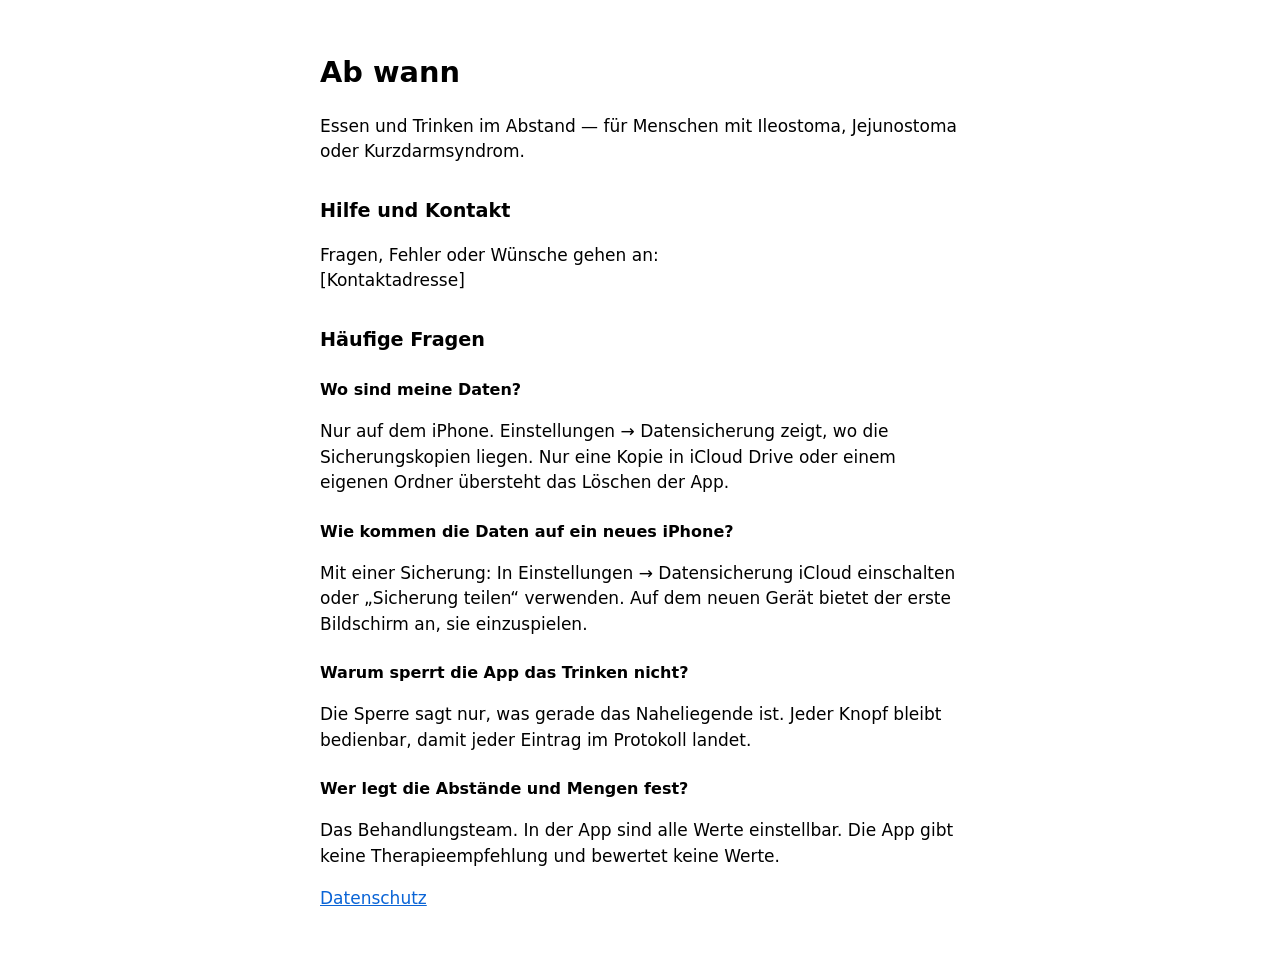
==== index.html @ 5077b269 "Draft the App Store texts and the support and privacy pages Co-Authored-By: Claude Opus 5 <noreply@a" ====
<!doctype html>
<html lang="de">
<head>
<meta charset="utf-8">
<meta name="viewport" content="width=device-width, initial-scale=1">
<title>Ab wann – Hilfe</title>
<link rel="stylesheet" href="style.css">
</head>
<body>
<main>
<h1>Ab wann</h1>
<p>Essen und Trinken im Abstand — für Menschen mit Ileostoma, Jejunostoma oder
Kurzdarmsyndrom.</p>

<h2>Hilfe und Kontakt</h2>
<p>Fragen, Fehler oder Wünsche gehen an:<br>
<!-- TODO: Kontakt-E-Mail vor der Veröffentlichung eintragen -->
[Kontaktadresse]</p>

<h2>Häufige Fragen</h2>

<h3>Wo sind meine Daten?</h3>
<p>Nur auf dem iPhone. Einstellungen → Datensicherung zeigt, wo die
Sicherungskopien liegen. Nur eine Kopie in iCloud Drive oder einem eigenen Ordner
übersteht das Löschen der App.</p>

<h3>Wie kommen die Daten auf ein neues iPhone?</h3>
<p>Mit einer Sicherung: In Einstellungen → Datensicherung iCloud einschalten oder
„Sicherung teilen“ verwenden. Auf dem neuen Gerät bietet der erste Bildschirm an,
sie einzuspielen.</p>

<h3>Warum sperrt die App das Trinken nicht?</h3>
<p>Die Sperre sagt nur, was gerade das Naheliegende ist. Jeder Knopf bleibt
bedienbar, damit jeder Eintrag im Protokoll landet.</p>

<h3>Wer legt die Abstände und Mengen fest?</h3>
<p>Das Behandlungsteam. In der App sind alle Werte einstellbar. Die App gibt keine
Therapieempfehlung und bewertet keine Werte.</p>

<p><a href="datenschutz.html">Datenschutz</a></p>
</main>
</body>
</html>
---- style.css ----
:root { color-scheme: light dark; }
body {
  margin: 0;
  padding-inline: 16px;
  font: 17px/1.5 -apple-system, system-ui, sans-serif;
  background: Canvas;
  color: CanvasText;
}
main { max-width: 40rem; margin: 0 auto; padding-block: 2rem; }
h1 { font-size: 1.8rem; }
h2 { font-size: 1.2rem; margin-top: 2rem; }
h3 { font-size: 1rem; margin-top: 1.5rem; }
a { color: #0a64d6; }
@media (prefers-color-scheme: dark) { a { color: #5aa2ff; } }
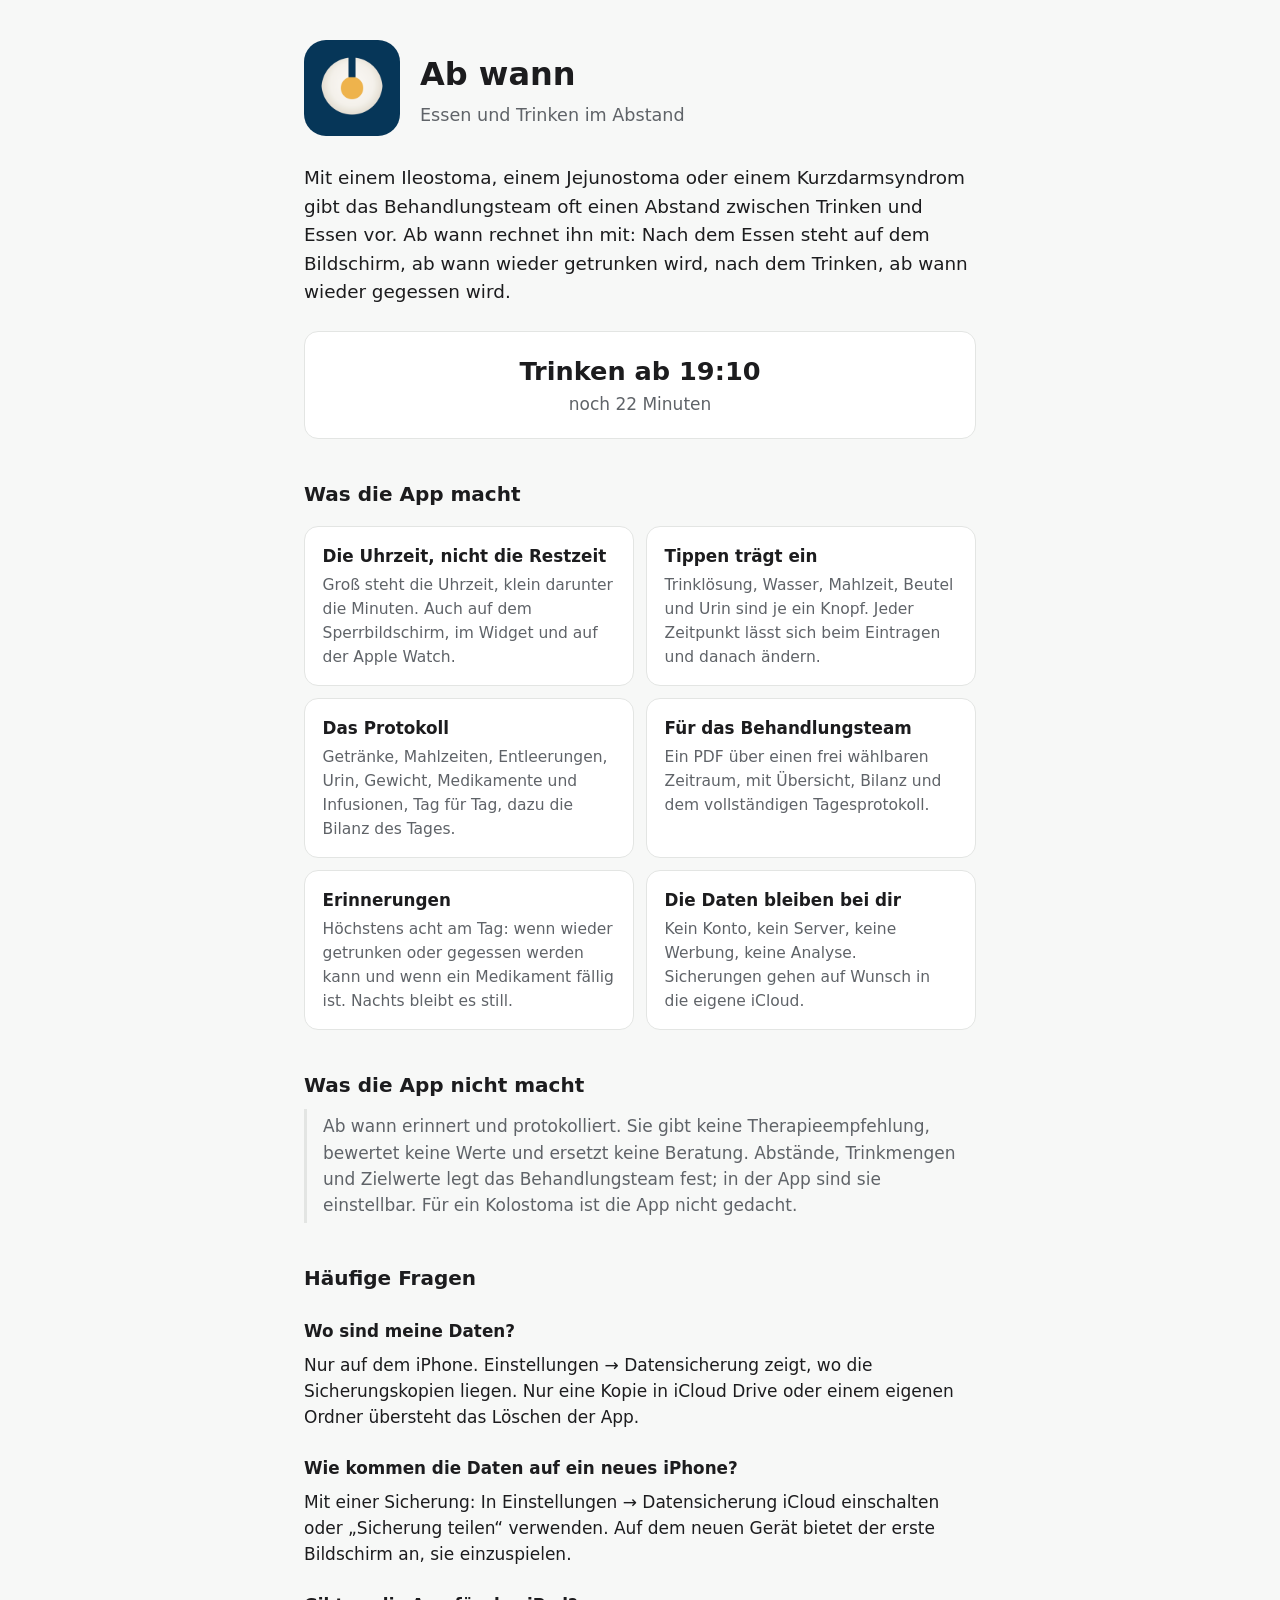
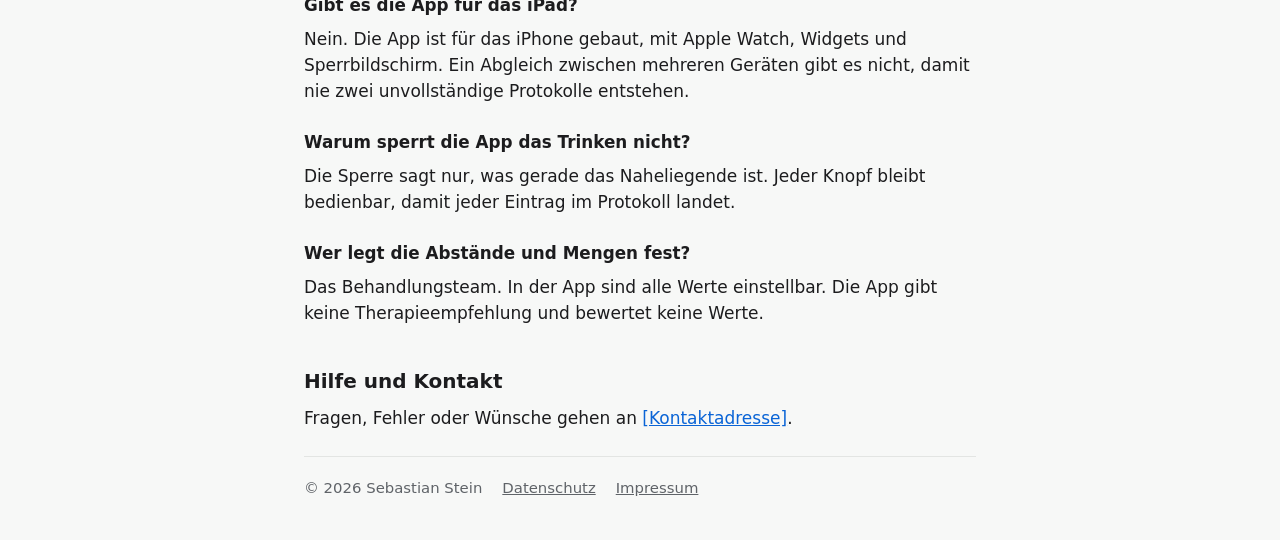
==== commit 336033a8: "Build out the support site with an imprint The page that goes behind the App Store's support and pri" ====
--- a/index.html
+++ b/index.html
@@ -3,19 +3,71 @@
 <head>
 <meta charset="utf-8">
 <meta name="viewport" content="width=device-width, initial-scale=1">
-<title>Ab wann – Hilfe</title>
+<title>Ab wann – Essen und Trinken im Abstand</title>
+<meta name="description" content="Die Uhrzeit, ab der wieder getrunken oder gegessen wird – für Menschen mit Ileostoma, Jejunostoma oder Kurzdarmsyndrom.">
+<link rel="icon" href="favicon.png">
+<link rel="apple-touch-icon" href="apple-touch-icon.png">
 <link rel="stylesheet" href="style.css">
 </head>
 <body>
 <main>
-<h1>Ab wann</h1>
-<p>Essen und Trinken im Abstand — für Menschen mit Ileostoma, Jejunostoma oder
-Kurzdarmsyndrom.</p>
+<div class="hero">
+  <img src="icon.png" alt="">
+  <div>
+    <h1>Ab wann</h1>
+    <p>Essen und Trinken im Abstand</p>
+  </div>
+</div>
 
-<h2>Hilfe und Kontakt</h2>
-<p>Fragen, Fehler oder Wünsche gehen an:<br>
-<!-- TODO: Kontakt-E-Mail vor der Veröffentlichung eintragen -->
-[Kontaktadresse]</p>
+<p class="lead">Mit einem Ileostoma, einem Jejunostoma oder einem Kurzdarmsyndrom gibt das
+Behandlungsteam oft einen Abstand zwischen Trinken und Essen vor. Ab wann rechnet
+ihn mit: Nach dem Essen steht auf dem Bildschirm, ab wann wieder getrunken wird,
+nach dem Trinken, ab wann wieder gegessen wird.</p>
+
+<div class="example" aria-hidden="true">
+  <strong>Trinken ab 19:10</strong>
+  <span>noch 22 Minuten</span>
+</div>
+
+<h2>Was die App macht</h2>
+<div class="cards">
+  <div class="card">
+    <h3>Die Uhrzeit, nicht die Restzeit</h3>
+    <p>Groß steht die Uhrzeit, klein darunter die Minuten. Auch auf dem
+    Sperrbildschirm, im Widget und auf der Apple Watch.</p>
+  </div>
+  <div class="card">
+    <h3>Tippen trägt ein</h3>
+    <p>Trinklösung, Wasser, Mahlzeit, Beutel und Urin sind je ein Knopf. Jeder
+    Zeitpunkt lässt sich beim Eintragen und danach ändern.</p>
+  </div>
+  <div class="card">
+    <h3>Das Protokoll</h3>
+    <p>Getränke, Mahlzeiten, Entleerungen, Urin, Gewicht, Medikamente und
+    Infusionen, Tag für Tag, dazu die Bilanz des Tages.</p>
+  </div>
+  <div class="card">
+    <h3>Für das Behandlungsteam</h3>
+    <p>Ein PDF über einen frei wählbaren Zeitraum, mit Übersicht, Bilanz und dem
+    vollständigen Tagesprotokoll.</p>
+  </div>
+  <div class="card">
+    <h3>Erinnerungen</h3>
+    <p>Höchstens acht am Tag: wenn wieder getrunken oder gegessen werden kann und
+    wenn ein Medikament fällig ist. Nachts bleibt es still.</p>
+  </div>
+  <div class="card">
+    <h3>Die Daten bleiben bei dir</h3>
+    <p>Kein Konto, kein Server, keine Werbung, keine Analyse. Sicherungen gehen auf
+    Wunsch in die eigene iCloud.</p>
+  </div>
+</div>
+
+<h2>Was die App nicht macht</h2>
+<p class="notice">Ab wann erinnert und protokolliert. Sie gibt keine Therapieempfehlung,
+bewertet keine Werte und ersetzt keine Beratung. Abstände, Trinkmengen und
+Zielwerte legt das Behandlungsteam fest; in der App sind sie einstellbar. Für ein
+Kolostoma ist die App nicht gedacht.</p>
 
 <h2>Häufige Fragen</h2>
 
@@ -29,6 +81,11 @@
 „Sicherung teilen“ verwenden. Auf dem neuen Gerät bietet der erste Bildschirm an,
 sie einzuspielen.</p>
 
+<h3>Gibt es die App für das iPad?</h3>
+<p>Nein. Die App ist für das iPhone gebaut, mit Apple Watch, Widgets und
+Sperrbildschirm. Ein Abgleich zwischen mehreren Geräten gibt es nicht, damit nie
+zwei unvollständige Protokolle entstehen.</p>
+
 <h3>Warum sperrt die App das Trinken nicht?</h3>
 <p>Die Sperre sagt nur, was gerade das Naheliegende ist. Jeder Knopf bleibt
 bedienbar, damit jeder Eintrag im Protokoll landet.</p>
@@ -37,7 +94,15 @@
 <p>Das Behandlungsteam. In der App sind alle Werte einstellbar. Die App gibt keine
 Therapieempfehlung und bewertet keine Werte.</p>
 
-<p><a href="datenschutz.html">Datenschutz</a></p>
+<h2>Hilfe und Kontakt</h2>
+<p>Fragen, Fehler oder Wünsche gehen an
+<!-- TODO: Kontakt-E-Mail vor der Veröffentlichung eintragen -->
+<a href="mailto:[Kontaktadresse]">[Kontaktadresse]</a>.</p>
 </main>
+<footer>
+  <span>© 2026 Sebastian Stein</span>
+  <a href="datenschutz.html">Datenschutz</a>
+  <a href="impressum.html">Impressum</a>
+</footer>
 </body>
 </html>
--- a/style.css
+++ b/style.css
@@ -1,14 +1,84 @@
-:root { color-scheme: light dark; }
+:root {
+  color-scheme: light dark;
+  --bg: #f7f8f7;
+  --surface: #ffffff;
+  --text: #1c1c1e;
+  --muted: #5f6368;
+  --line: #e3e5e3;
+  --accent: #0a64d6;
+  --ors: #00a3a8;
+}
+@media (prefers-color-scheme: dark) {
+  :root {
+    --bg: #111213;
+    --surface: #1c1d1f;
+    --text: #f2f2f2;
+    --muted: #a5a8ac;
+    --line: #2c2e31;
+    --accent: #5aa2ff;
+    --ors: #3cc7cb;
+  }
+}
+
+* { box-sizing: border-box; }
+html { -webkit-text-size-adjust: 100%; }
 body {
   margin: 0;
   padding-inline: 16px;
-  font: 17px/1.5 -apple-system, system-ui, sans-serif;
-  background: Canvas;
-  color: CanvasText;
+  font: 17px/1.55 -apple-system, BlinkMacSystemFont, system-ui, sans-serif;
+  background: var(--bg);
+  color: var(--text);
 }
-main { max-width: 40rem; margin: 0 auto; padding-block: 2rem; }
-h1 { font-size: 1.8rem; }
-h2 { font-size: 1.2rem; margin-top: 2rem; }
-h3 { font-size: 1rem; margin-top: 1.5rem; }
-a { color: #0a64d6; }
-@media (prefers-color-scheme: dark) { a { color: #5aa2ff; } }
+main, footer { max-width: 42rem; margin: 0 auto; }
+main { padding-block: 2.5rem 1rem; }
+
+h1 { font-size: 2rem; line-height: 1.2; margin: 0.5rem 0; }
+h2 { font-size: 1.25rem; margin: 2.5rem 0 0.5rem; }
+h3 { font-size: 1.05rem; margin: 1.5rem 0 0.25rem; }
+p { margin: 0.5rem 0; }
+a { color: var(--accent); }
+.muted { color: var(--muted); }
+
+.hero { display: flex; gap: 1.25rem; align-items: center; }
+.hero img { width: 96px; height: 96px; border-radius: 22px; flex: none; }
+.hero p { font-size: 1.1rem; color: var(--muted); margin: 0; }
+.lead { font-size: 1.15rem; margin-top: 1.75rem; }
+
+.cards { display: grid; gap: 12px; margin-top: 1rem; }
+@media (min-width: 560px) { .cards { grid-template-columns: 1fr 1fr; } }
+.card {
+  background: var(--surface);
+  border: 1px solid var(--line);
+  border-radius: 14px;
+  padding: 1rem 1.1rem;
+}
+.card h3 { margin-top: 0; }
+.card p { margin: 0; color: var(--muted); font-size: 0.97rem; }
+
+.example {
+  background: var(--surface);
+  border: 1px solid var(--line);
+  border-radius: 14px;
+  padding: 1.25rem;
+  text-align: center;
+  margin-top: 1.5rem;
+}
+.example strong { display: block; font-size: 1.6rem; }
+.example span { color: var(--muted); }
+
+.notice {
+  border-left: 3px solid var(--line);
+  padding: 0.25rem 0 0.25rem 1rem;
+  color: var(--muted);
+}
+
+footer {
+  border-top: 1px solid var(--line);
+  padding-block: 1.25rem 2.5rem;
+  font-size: 0.93rem;
+  color: var(--muted);
+  display: flex;
+  flex-wrap: wrap;
+  gap: 0.5rem 1.25rem;
+}
+footer a { color: var(--muted); }
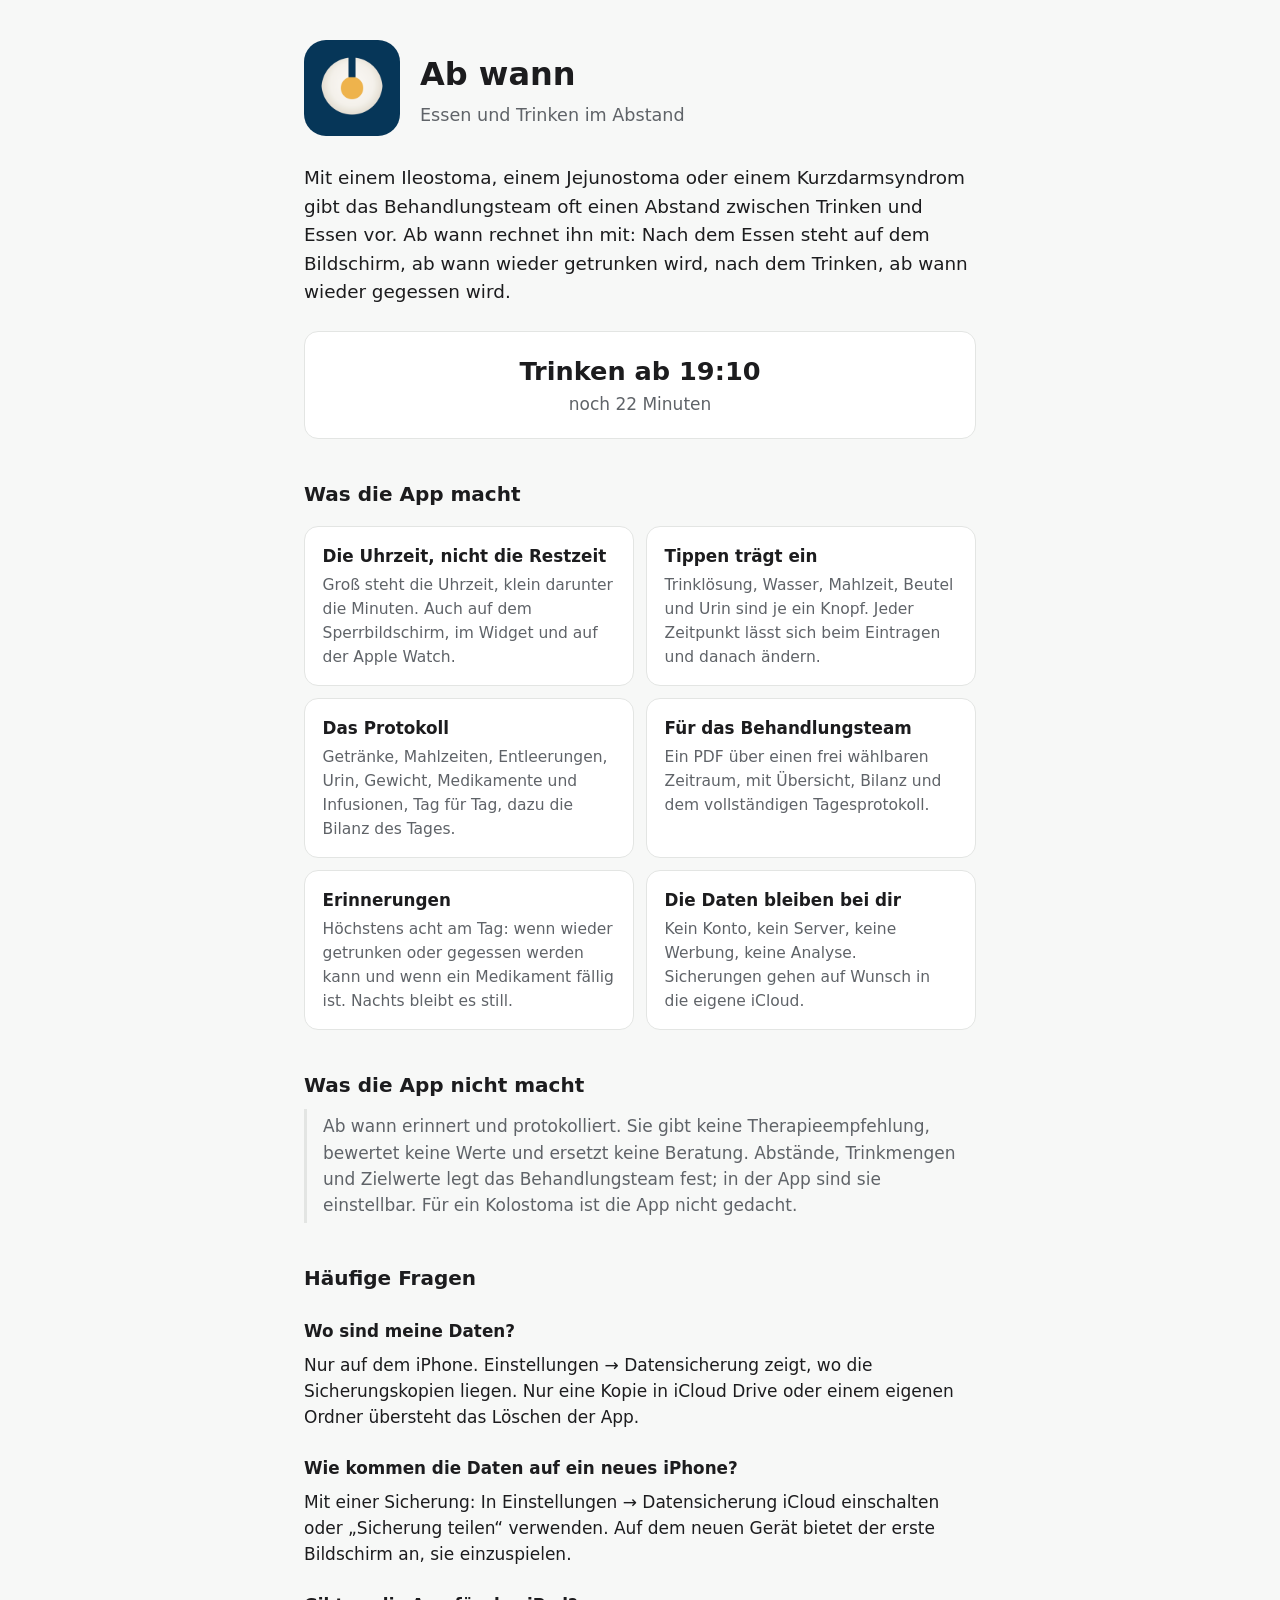
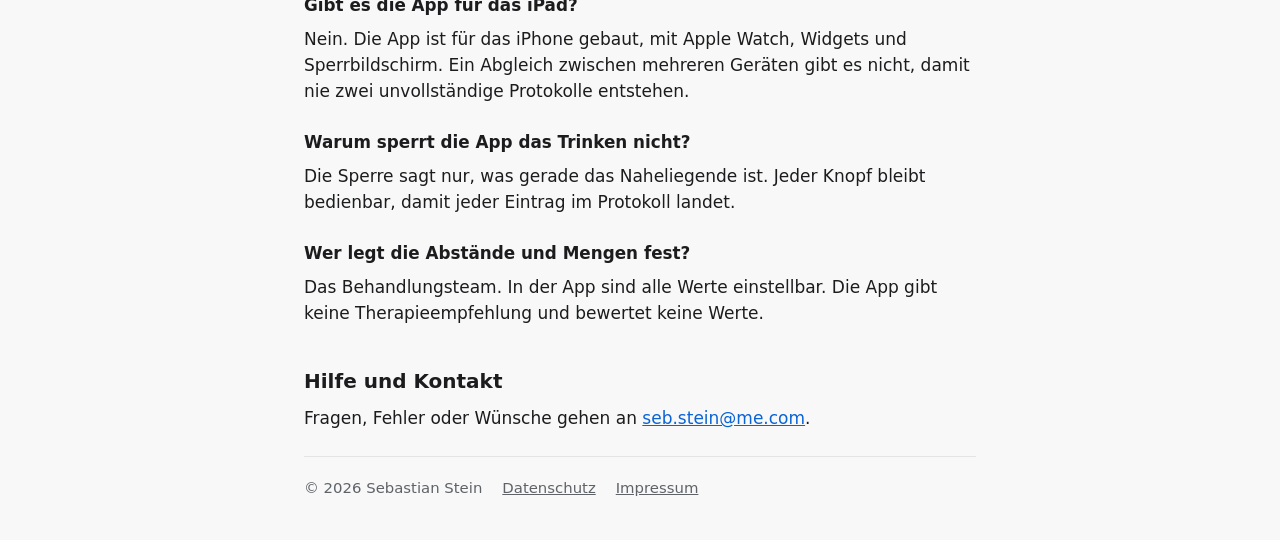
==== commit f0c343a1: "Fill in the contact and the imprint address Taken from the imprint the Notenkiste site already publi" ====
--- a/index.html
+++ b/index.html
@@ -96,8 +96,7 @@
 
 <h2>Hilfe und Kontakt</h2>
 <p>Fragen, Fehler oder Wünsche gehen an
-<!-- TODO: Kontakt-E-Mail vor der Veröffentlichung eintragen -->
-<a href="mailto:[Kontaktadresse]">[Kontaktadresse]</a>.</p>
+<a href="mailto:seb.stein@me.com">seb.stein@me.com</a>.</p>
 </main>
 <footer>
   <span>© 2026 Sebastian Stein</span>
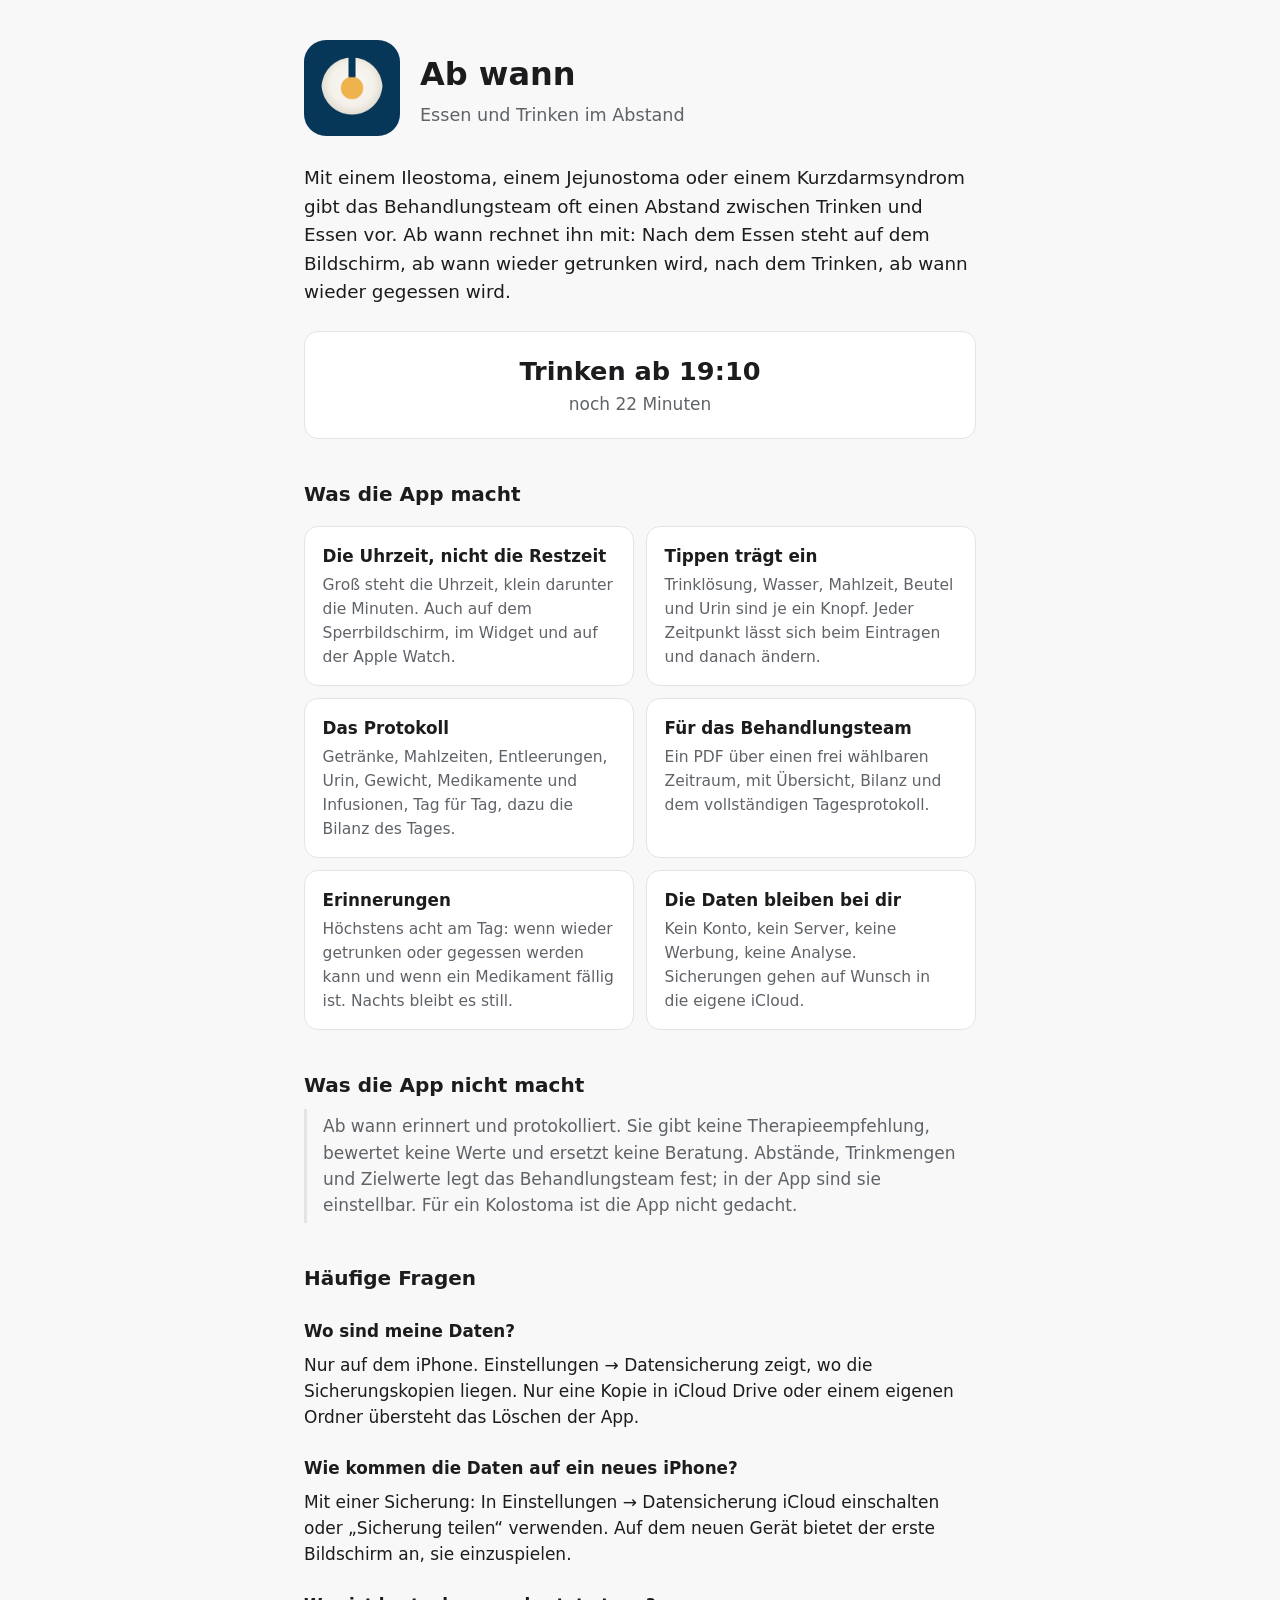
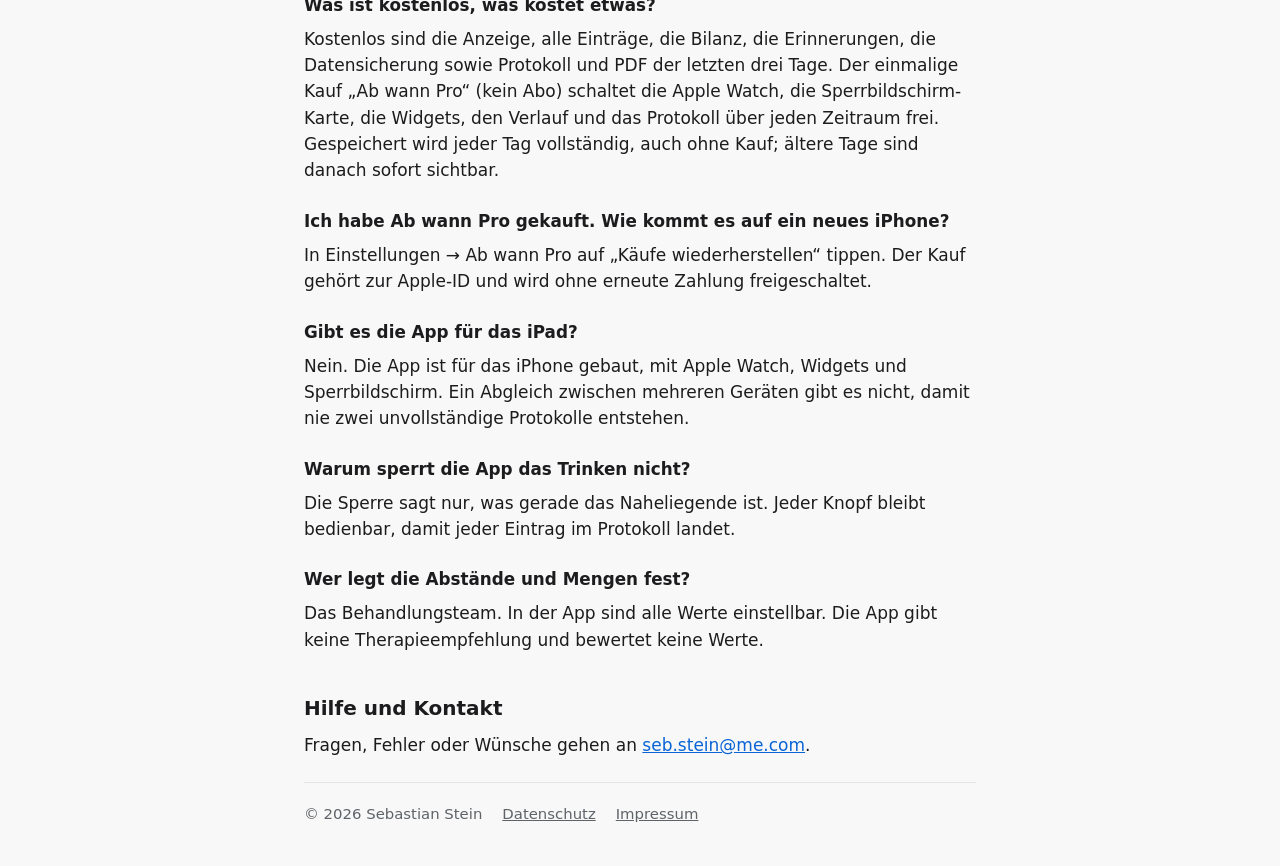
==== commit 8137da70: "Introduce Ab wann Pro, a one-time purchase The app becomes a free download with one non-consumable p" ====
--- a/index.html
+++ b/index.html
@@ -81,6 +81,17 @@
 „Sicherung teilen“ verwenden. Auf dem neuen Gerät bietet der erste Bildschirm an,
 sie einzuspielen.</p>
 
+<h3>Was ist kostenlos, was kostet etwas?</h3>
+<p>Kostenlos sind die Anzeige, alle Einträge, die Bilanz, die Erinnerungen, die
+Datensicherung sowie Protokoll und PDF der letzten drei Tage. Der einmalige Kauf
+„Ab wann Pro“ (kein Abo) schaltet die Apple Watch, die Sperrbildschirm-Karte, die
+Widgets, den Verlauf und das Protokoll über jeden Zeitraum frei. Gespeichert wird
+jeder Tag vollständig, auch ohne Kauf; ältere Tage sind danach sofort sichtbar.</p>
+
+<h3>Ich habe Ab wann Pro gekauft. Wie kommt es auf ein neues iPhone?</h3>
+<p>In Einstellungen → Ab wann Pro auf „Käufe wiederherstellen“ tippen. Der Kauf
+gehört zur Apple-ID und wird ohne erneute Zahlung freigeschaltet.</p>
+
 <h3>Gibt es die App für das iPad?</h3>
 <p>Nein. Die App ist für das iPhone gebaut, mit Apple Watch, Widgets und
 Sperrbildschirm. Ein Abgleich zwischen mehreren Geräten gibt es nicht, damit nie
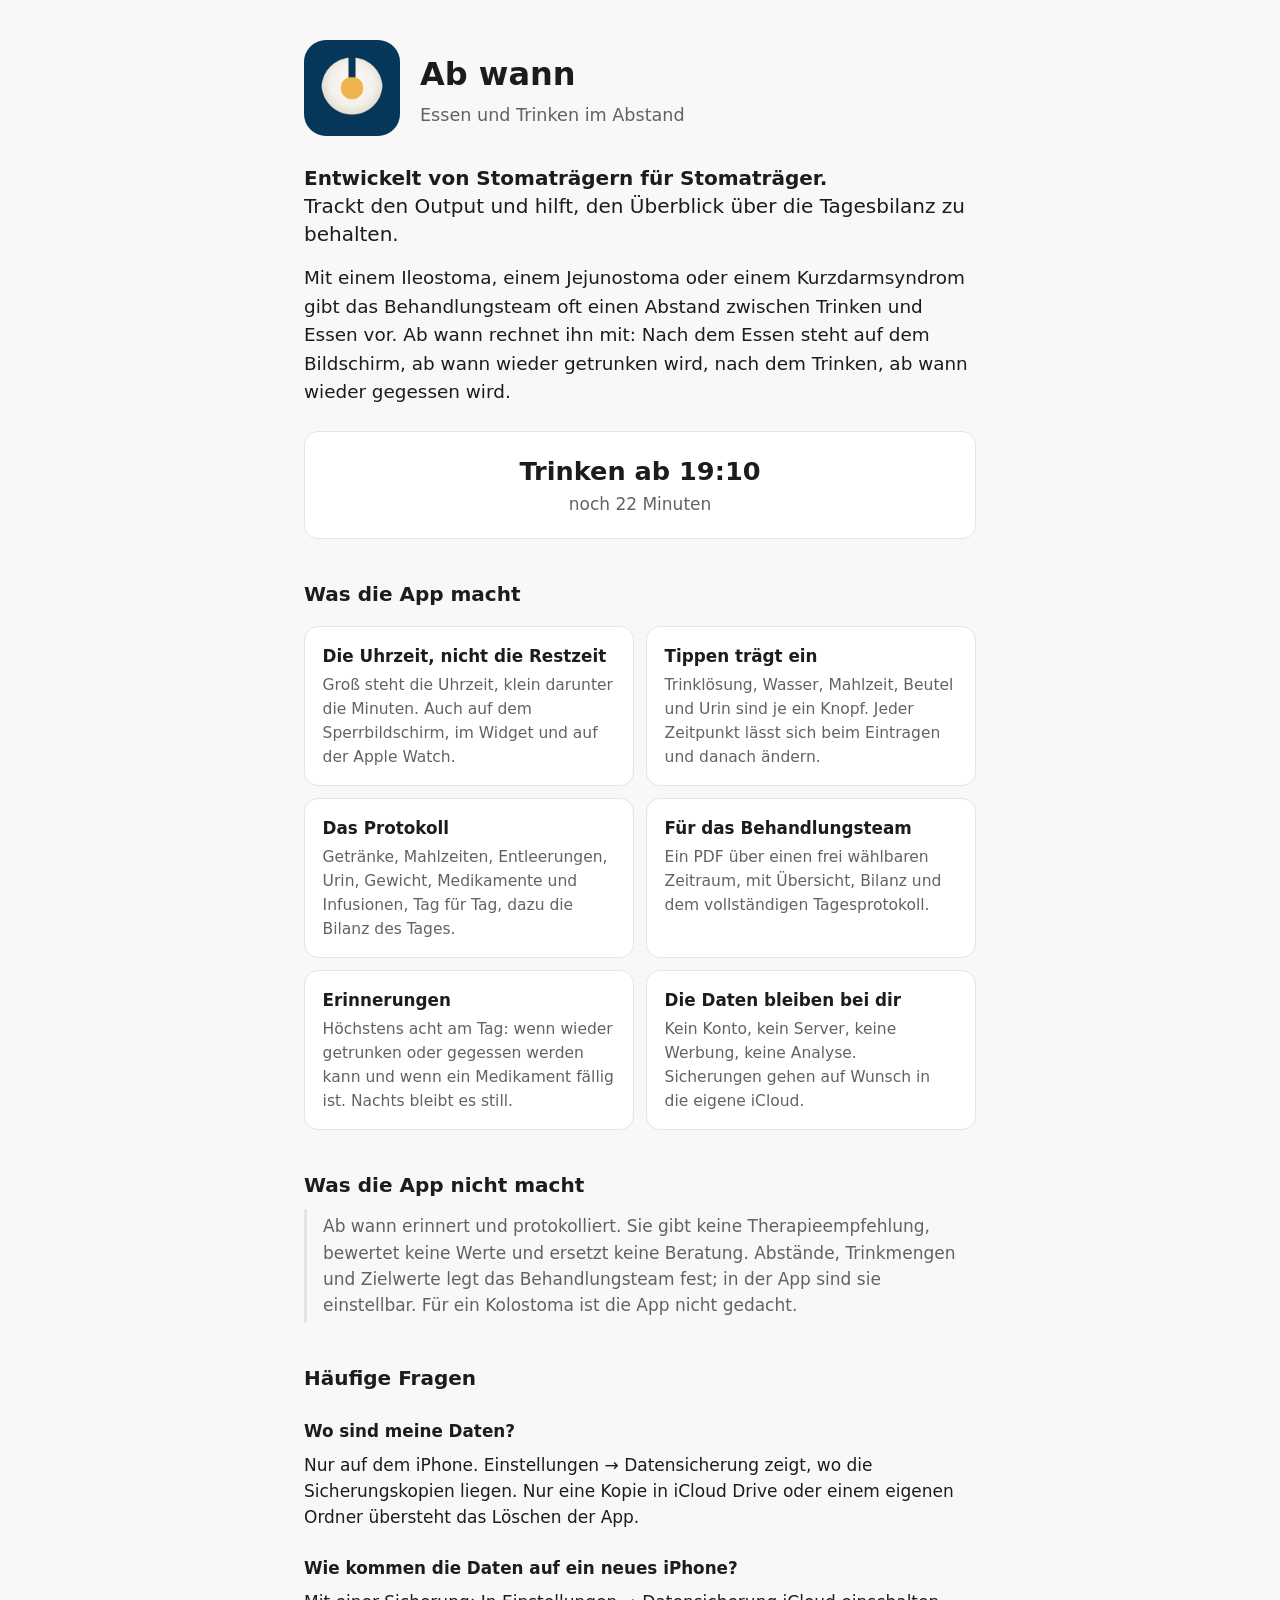
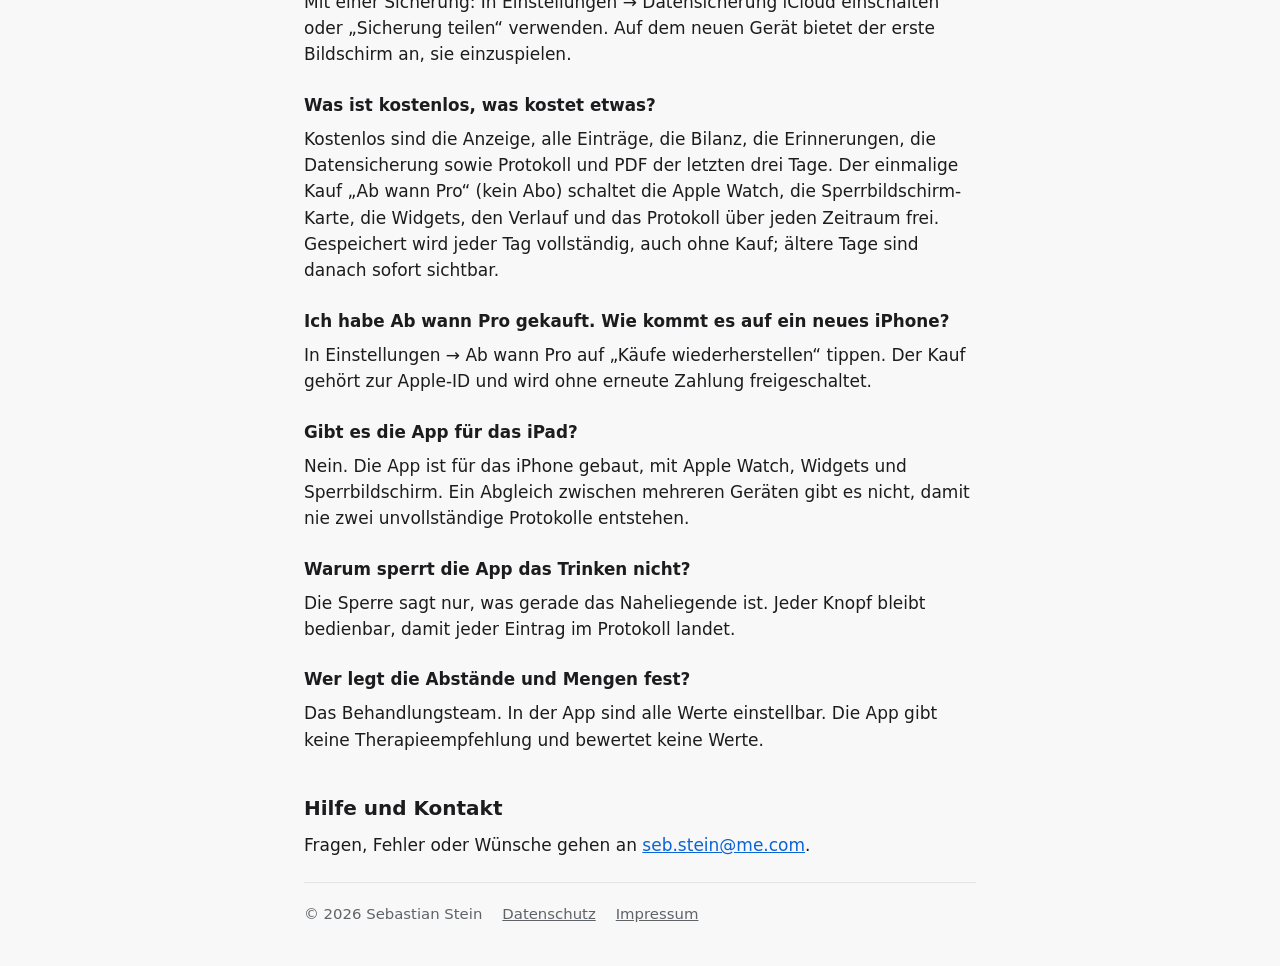
==== commit e1f24eb3: "Lead the support site with who it is for and what it does Co-Authored-By: Claude Sonnet 5.5 <noreply" ====
--- a/index.html
+++ b/index.html
@@ -4,7 +4,7 @@
 <meta charset="utf-8">
 <meta name="viewport" content="width=device-width, initial-scale=1">
 <title>Ab wann – Essen und Trinken im Abstand</title>
-<meta name="description" content="Die Uhrzeit, ab der wieder getrunken oder gegessen wird – für Menschen mit Ileostoma, Jejunostoma oder Kurzdarmsyndrom.">
+<meta name="description" content="Entwickelt von Stomaträgern für Stomaträger. Trackt den Output, zeigt die Uhrzeit, ab der wieder getrunken oder gegessen wird, und gibt einen Überblick über die Tagesbilanz.">
 <link rel="icon" href="favicon.png">
 <link rel="apple-touch-icon" href="apple-touch-icon.png">
 <link rel="stylesheet" href="style.css">
@@ -18,6 +18,9 @@
     <p>Essen und Trinken im Abstand</p>
   </div>
 </div>
+
+<p class="intro"><strong>Entwickelt von Stomaträgern für Stomaträger.</strong>
+Trackt den Output und hilft, den Überblick über die Tagesbilanz zu behalten.</p>
 
 <p class="lead">Mit einem Ileostoma, einem Jejunostoma oder einem Kurzdarmsyndrom gibt das
 Behandlungsteam oft einen Abstand zwischen Trinken und Essen vor. Ab wann rechnet
--- a/style.css
+++ b/style.css
@@ -42,7 +42,10 @@
 .hero { display: flex; gap: 1.25rem; align-items: center; }
 .hero img { width: 96px; height: 96px; border-radius: 22px; flex: none; }
 .hero p { font-size: 1.1rem; color: var(--muted); margin: 0; }
+.intro { font-size: 1.25rem; line-height: 1.4; margin-top: 1.75rem; }
+.intro strong { display: block; }
 .lead { font-size: 1.15rem; margin-top: 1.75rem; }
+.intro + .lead { margin-top: 1rem; }
 
 .cards { display: grid; gap: 12px; margin-top: 1rem; }
 @media (min-width: 560px) { .cards { grid-template-columns: 1fr 1fr; } }
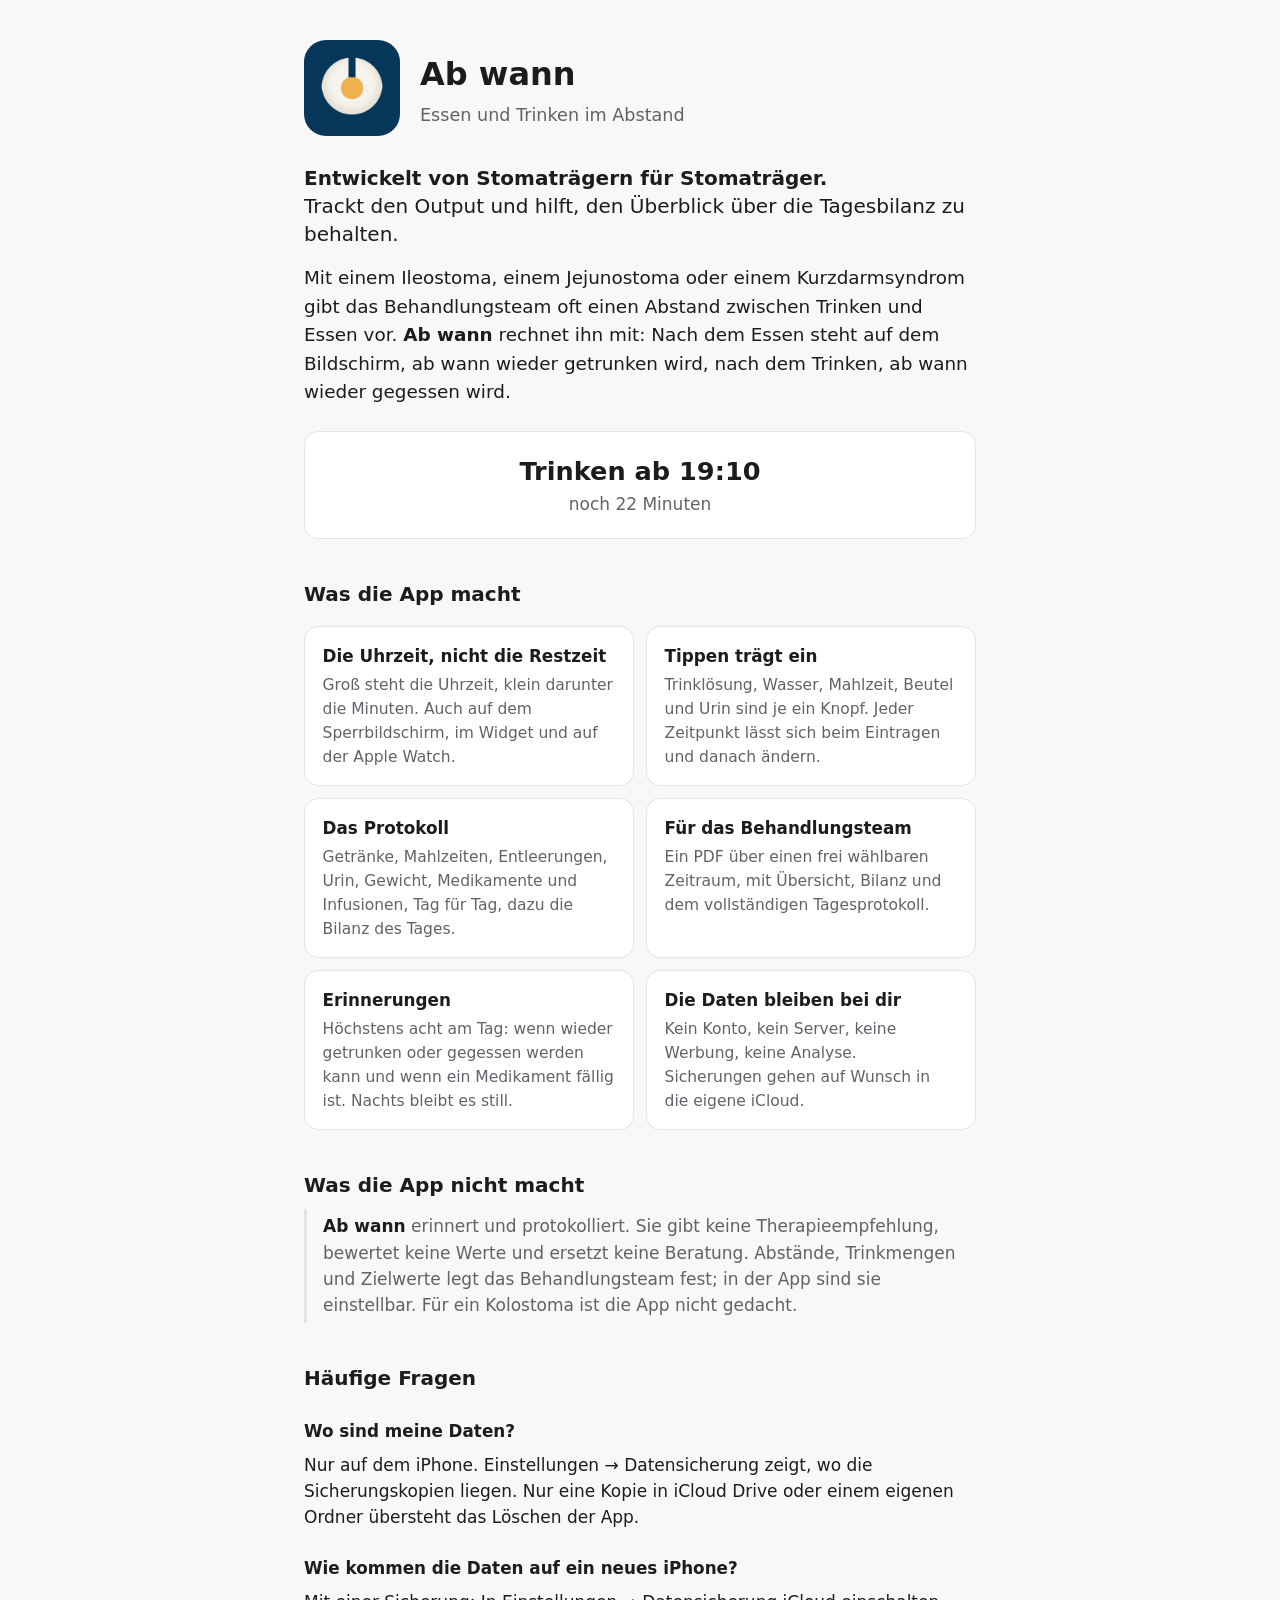
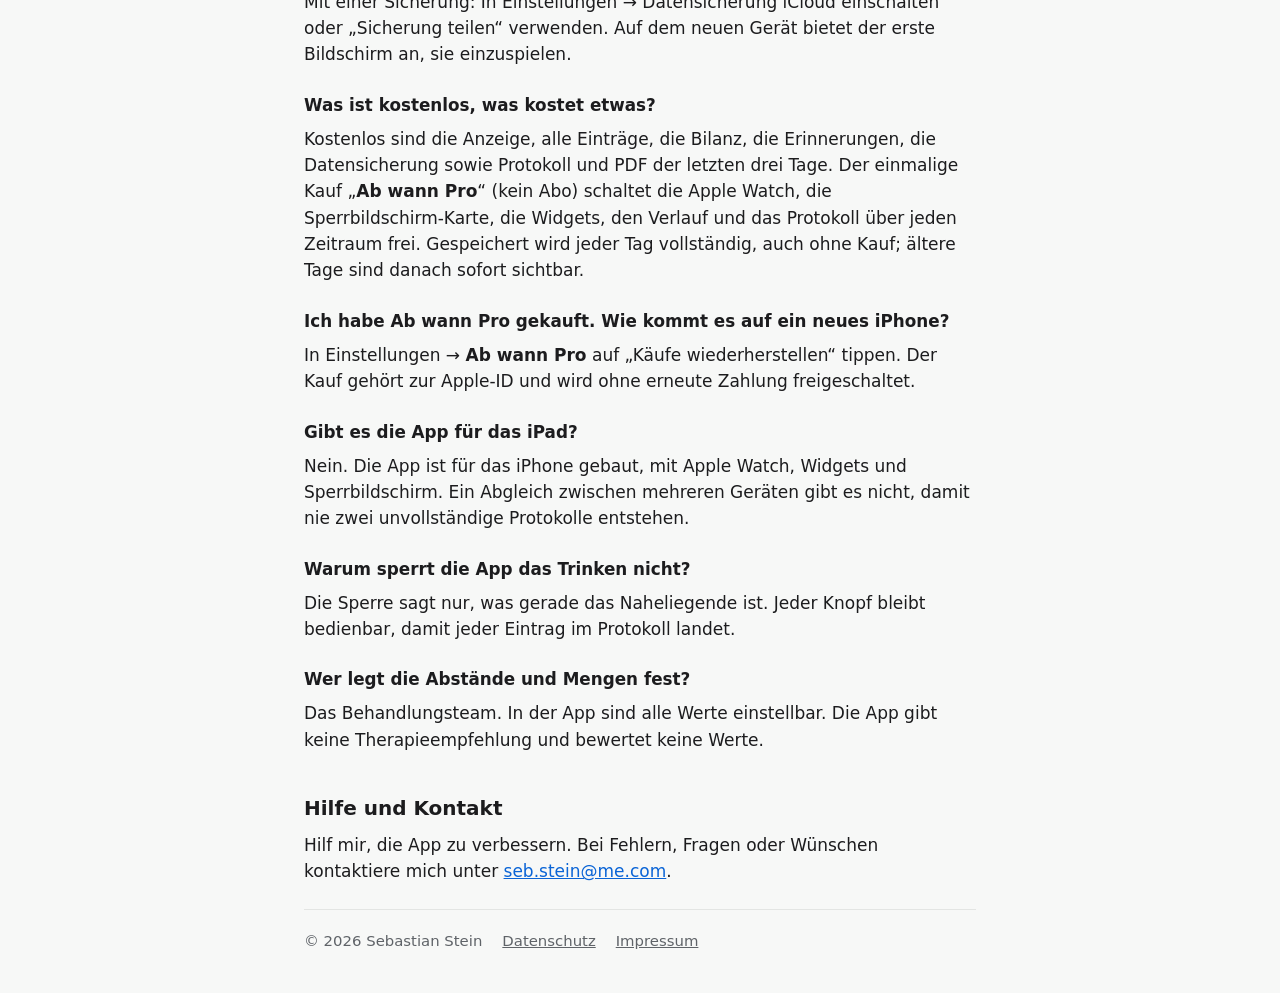
==== commit 25d8d065: "Set the app name in bold in the site text and make the contact line personal Co-Authored-By: Claude " ====
--- a/index.html
+++ b/index.html
@@ -23,7 +23,7 @@
 Trackt den Output und hilft, den Überblick über die Tagesbilanz zu behalten.</p>
 
 <p class="lead">Mit einem Ileostoma, einem Jejunostoma oder einem Kurzdarmsyndrom gibt das
-Behandlungsteam oft einen Abstand zwischen Trinken und Essen vor. Ab wann rechnet
+Behandlungsteam oft einen Abstand zwischen Trinken und Essen vor. <strong class="app">Ab&nbsp;wann</strong> rechnet
 ihn mit: Nach dem Essen steht auf dem Bildschirm, ab wann wieder getrunken wird,
 nach dem Trinken, ab wann wieder gegessen wird.</p>
 
@@ -67,7 +67,7 @@
 </div>
 
 <h2>Was die App nicht macht</h2>
-<p class="notice">Ab wann erinnert und protokolliert. Sie gibt keine Therapieempfehlung,
+<p class="notice"><strong class="app">Ab&nbsp;wann</strong> erinnert und protokolliert. Sie gibt keine Therapieempfehlung,
 bewertet keine Werte und ersetzt keine Beratung. Abstände, Trinkmengen und
 Zielwerte legt das Behandlungsteam fest; in der App sind sie einstellbar. Für ein
 Kolostoma ist die App nicht gedacht.</p>
@@ -87,12 +87,12 @@
 <h3>Was ist kostenlos, was kostet etwas?</h3>
 <p>Kostenlos sind die Anzeige, alle Einträge, die Bilanz, die Erinnerungen, die
 Datensicherung sowie Protokoll und PDF der letzten drei Tage. Der einmalige Kauf
-„Ab wann Pro“ (kein Abo) schaltet die Apple Watch, die Sperrbildschirm-Karte, die
+„<strong class="app">Ab&nbsp;wann&nbsp;Pro</strong>“ (kein Abo) schaltet die Apple Watch, die Sperrbildschirm-Karte, die
 Widgets, den Verlauf und das Protokoll über jeden Zeitraum frei. Gespeichert wird
 jeder Tag vollständig, auch ohne Kauf; ältere Tage sind danach sofort sichtbar.</p>
 
 <h3>Ich habe Ab wann Pro gekauft. Wie kommt es auf ein neues iPhone?</h3>
-<p>In Einstellungen → Ab wann Pro auf „Käufe wiederherstellen“ tippen. Der Kauf
+<p>In Einstellungen → <strong class="app">Ab&nbsp;wann&nbsp;Pro</strong> auf „Käufe wiederherstellen“ tippen. Der Kauf
 gehört zur Apple-ID und wird ohne erneute Zahlung freigeschaltet.</p>
 
 <h3>Gibt es die App für das iPad?</h3>
@@ -109,7 +109,8 @@
 Therapieempfehlung und bewertet keine Werte.</p>
 
 <h2>Hilfe und Kontakt</h2>
-<p>Fragen, Fehler oder Wünsche gehen an
+<p>Hilf mir, die App zu verbessern. Bei Fehlern, Fragen oder Wünschen
+kontaktiere mich unter
 <a href="mailto:seb.stein@me.com">seb.stein@me.com</a>.</p>
 </main>
 <footer>
--- a/style.css
+++ b/style.css
@@ -38,6 +38,9 @@
 p { margin: 0.5rem 0; }
 a { color: var(--accent); }
 .muted { color: var(--muted); }
+/* The app's name inside running text, where "Ab wann" is easily read as the
+   phrase "ab wann". Full text colour so it also stands out in grey paragraphs. */
+.app { font-weight: 700; color: var(--text); }
 
 .hero { display: flex; gap: 1.25rem; align-items: center; }
 .hero img { width: 96px; height: 96px; border-radius: 22px; flex: none; }
